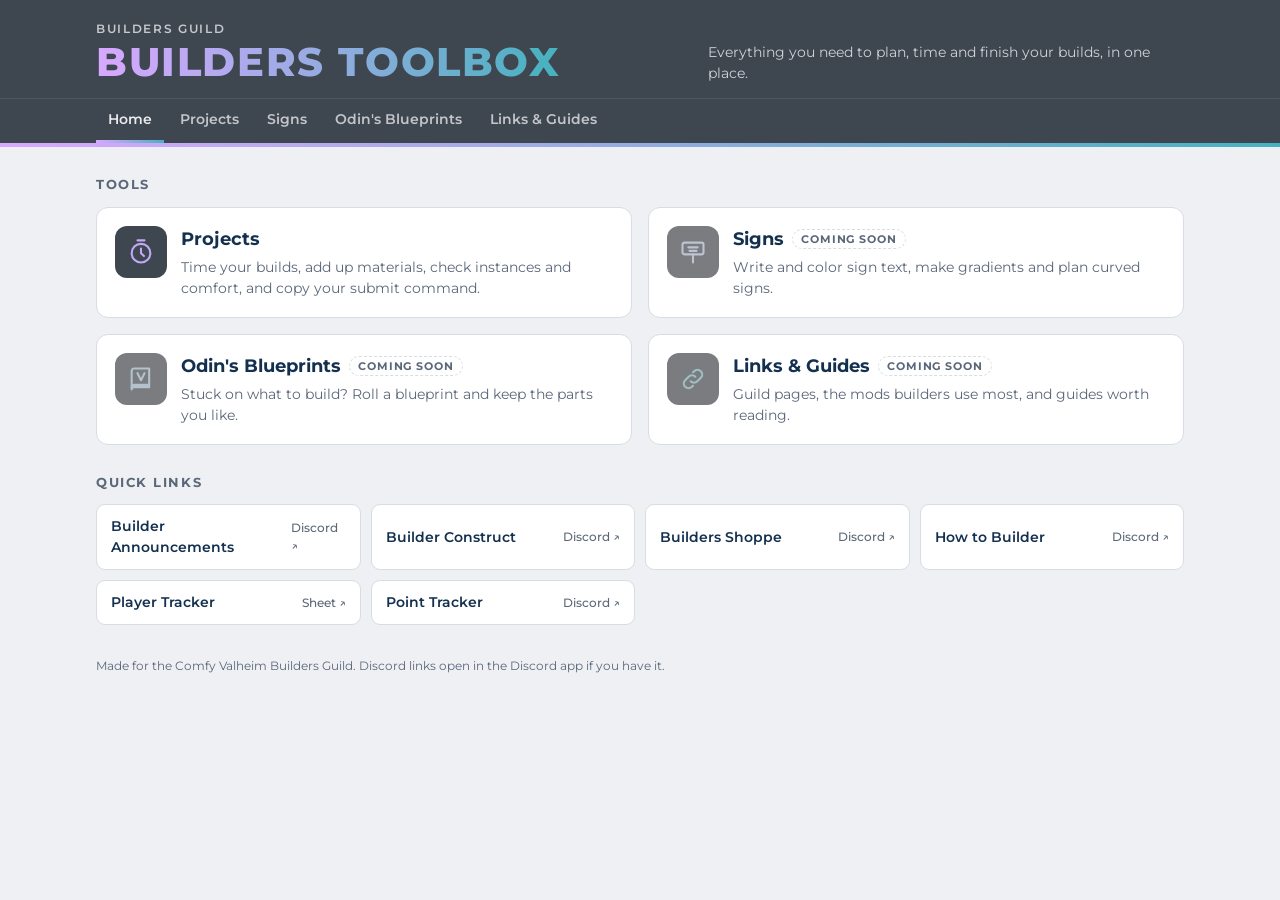
==== index.html @ 3dd8ded1 "Add files via upload" ====
<!DOCTYPE html>
<html lang="en">
<head>
<meta charset="utf-8">
<meta name="viewport" content="width=device-width, initial-scale=1, viewport-fit=cover">
<meta name="robots" content="noindex">
<title>Builders Toolbox</title>
<link rel="preconnect" href="https://fonts.googleapis.com">
<link rel="stylesheet" href="https://fonts.googleapis.com/css2?family=Montserrat:wght@400;500;600;700;800&family=Roboto+Mono:wght@500;600&display=swap">
<link rel="stylesheet" href="style.css">
<script src="timer-badge.js" defer></script>
<style>
main.wrap { padding-block: 28px 24px; display: grid; gap: 28px; }
.tools { display: grid; grid-template-columns: repeat(2, minmax(0, 1fr)); gap: 16px; }
@media (max-width: 700px) { .tools { grid-template-columns: minmax(0, 1fr); } }
a.tool { display: grid; grid-template-columns: 52px minmax(0, 1fr); gap: 14px; align-items: start; text-decoration: none; color: var(--ink);
  background: var(--card); border: 1px solid var(--line); border-radius: 12px; padding: 18px; transition: border-color .15s, transform .15s; }
a.tool:hover { border-color: var(--teal); transform: translateY(-1px); }
a.tool.off { pointer-events: none; }
a.tool.off .ico { filter: grayscale(.6); opacity: .7; }
.ico { width: 52px; height: 52px; border-radius: 12px; display: grid; place-items: center; background: var(--band); }
.ico svg { width: 28px; height: 28px; }
.tool h3 { margin: 0 0 4px; font-size: 18px; display: flex; flex-wrap: wrap; align-items: center; gap: 8px; }
.tool p { margin: 0; color: var(--soft); font-size: 14px; }
.quick { display: grid; grid-template-columns: repeat(auto-fill, minmax(210px, 1fr)); gap: 10px; }
.quick a { display: flex; align-items: center; justify-content: space-between; gap: 8px; padding: 11px 14px; border-radius: 9px; background: var(--card);
  border: 1px solid var(--line); text-decoration: none; color: var(--ink); font-weight: 600; font-size: 14px; }
.quick a:hover { border-color: var(--teal); }
.quick a span { color: var(--soft); font-weight: 500; font-size: 12px; }
.lead { margin: 0; color: var(--soft); max-width: 60ch; }
</style>
</head>
<body>
<header class="band">
  <div class="wrap">
    <div>
      <p class="eyebrow">Builders Guild</p>
      <h1>BUILDERS TOOLBOX</h1>
    </div>
    <p class="tagline">Everything you need to plan, time and finish your builds, in one place.</p>
  </div>
  <nav class="tabs" aria-label="Toolbox"><div class="wrap">
    <a href="index.html" aria-current="page">Home</a>
    <a href="projects.html">Projects</a>
    <a href="#signs" aria-disabled="true">Signs</a>
    <a href="#blueprints" aria-disabled="true">Odin's Blueprints</a>
    <a href="#links" aria-disabled="true">Links &amp; Guides</a>
  </div></nav>
  <div class="stripe"></div>
</header>

<main class="wrap">
  <section aria-labelledby="tools-h">
    <h2 id="tools-h">Tools</h2>
    <div class="tools">
      <a class="tool" href="projects.html">
        <div class="ico" aria-hidden="true"><svg viewBox="0 0 24 24" fill="none" stroke="#c2a9f5" stroke-width="1.8" stroke-linecap="round" stroke-linejoin="round"><circle cx="12" cy="13" r="8"/><path d="M12 9v4l2.5 2.5M9 2h6"/></svg></div>
        <div><h3>Projects</h3><p>Time your builds, add up materials, check instances and comfort, and copy your submit command.</p></div>
      </a>
      <a class="tool off" href="#signs" aria-disabled="true">
        <div class="ico" aria-hidden="true"><svg viewBox="0 0 24 24" fill="none" stroke="#93ace0" stroke-width="1.8" stroke-linecap="round" stroke-linejoin="round"><rect x="3" y="4" width="18" height="10" rx="1.5"/><path d="M12 14v7M8 8h8M9 11h6"/></svg></div>
        <div><h3>Signs <span class="soon">Coming soon</span></h3><p>Write and color sign text, make gradients and plan curved signs.</p></div>
      </a>
      <a class="tool off" href="#blueprints" aria-disabled="true">
        <div class="ico" aria-hidden="true"><svg viewBox="0 0 24 24" fill="none" stroke="#7aaed5" stroke-width="1.8" stroke-linecap="round" stroke-linejoin="round"><path d="M4 5a2 2 0 0 1 2-2h13v16H6a2 2 0 0 0-2 2V5z"/><path d="M4 19a2 2 0 0 1 2-2h13M9 7l3 6 3-6"/></svg></div>
        <div><h3>Odin's Blueprints <span class="soon">Coming soon</span></h3><p>Stuck on what to build? Roll a blueprint and keep the parts you like.</p></div>
      </a>
      <a class="tool off" href="#links" aria-disabled="true">
        <div class="ico" aria-hidden="true"><svg viewBox="0 0 24 24" fill="none" stroke="#45b2bf" stroke-width="1.8" stroke-linecap="round" stroke-linejoin="round"><path d="M10 14a4 4 0 0 0 5.7 0l3-3a4 4 0 0 0-5.7-5.7l-1 1"/><path d="M14 10a4 4 0 0 0-5.7 0l-3 3a4 4 0 0 0 5.7 5.7l1-1"/></svg></div>
        <div><h3>Links &amp; Guides <span class="soon">Coming soon</span></h3><p>Guild pages, the mods builders use most, and guides worth reading.</p></div>
      </a>
    </div>
  </section>

  <section aria-labelledby="quick-h">
    <h2 id="quick-h">Quick links</h2>
    <div class="quick">
      <a href="https://comfy-builders-guild.github.io/go/?to=channels/820120530107367435/1174390446596837467" target="_blank" rel="noopener">Builder Announcements <span>Discord ↗</span></a>
      <a href="https://comfy-builders-guild.github.io/go/?to=channels/820120530107367435/820123964185116672" target="_blank" rel="noopener">Builder Construct <span>Discord ↗</span></a>
      <a href="https://comfy-builders-guild.github.io/go/?to=channels/820120530107367435/1200934519495213267" target="_blank" rel="noopener">Builders Shoppe <span>Discord ↗</span></a>
      <a href="https://comfy-builders-guild.github.io/go/?to=channels/820120530107367435/1339637621328183306/1438662067396546621" target="_blank" rel="noopener">How to Builder <span>Discord ↗</span></a>
      <a href="https://docs.google.com/spreadsheets/d/1QBBcRE2W4FhwTEPaIvACZ0klQdcpSlZgkE4eSPdus3U/edit?gid=1430972895#gid=1430972895" target="_blank" rel="noopener">Player Tracker <span>Sheet ↗</span></a>
      <a href="https://comfy-builders-guild.github.io/go/?to=channels/820120530107367435/1339637890820608011" target="_blank" rel="noopener">Point Tracker <span>Discord ↗</span></a>
    </div>
  </section>
</main>
<footer class="wrap site">Made for the Comfy Valheim Builders Guild. Discord links open in the Discord app if you have it.</footer>
</body>
</html>
---- style.css ----
/* Builders Toolbox shared look: slate guild band with the frost gradient, light workbench below (dark mode follows the device) */
:root {
  --page: #eef0f4; --band: #3e464f; --band-ink: #e8eaed; --card: #ffffff; --ink: #14304f; --soft: #5b6779;
  --line: #d8dce4; --code: #f1f3f7; --teal: #2f9aa6; --violet: #8a6fd0; --go: #2f8a5b; --go-ink: #ffffff;
  --stop: #c0504a; --chip: #e9edf5; --warn: #9a6a12; --ok: #2f8a5b;
  --f-body: Montserrat, "Segoe UI", Roboto, Helvetica, Arial, sans-serif;
  --f-mono: "Roboto Mono", ui-monospace, Consolas, monospace;
  --frost: linear-gradient(90deg, #d8a8ff, #c2a9f5, #abaaeb, #93ace0, #7aaed5, #60b0ca, #45b2bf);
  color-scheme: light;
}
@media (prefers-color-scheme: dark) { :root:not([data-theme="light"]) {
  --page: #22262d; --band: #1b1f25; --band-ink: #dfe3ea; --card: #2c313a; --ink: #e5e9f0; --soft: #a4adbd;
  --line: #3c4350; --code: #252a32; --teal: #5cc3cd; --violet: #b29cf0; --go: #3aa36d; --go-ink: #0f1a14;
  --stop: #e07a73; --chip: #353b46; --warn: #e0b45a; --ok: #5cc98d; color-scheme: dark; } }
:root[data-theme="dark"] {
  --page: #22262d; --band: #1b1f25; --band-ink: #dfe3ea; --card: #2c313a; --ink: #e5e9f0; --soft: #a4adbd;
  --line: #3c4350; --code: #252a32; --teal: #5cc3cd; --violet: #b29cf0; --go: #3aa36d; --go-ink: #0f1a14;
  --stop: #e07a73; --chip: #353b46; --warn: #e0b45a; --ok: #5cc98d; color-scheme: dark; }

* { box-sizing: border-box; }
[hidden] { display: none !important; }
html, body { margin: 0; }
body { background: var(--page); color: var(--ink); font-family: var(--f-body); font-size: 15px; line-height: 1.5; }
a { color: var(--teal); }
.wrap { max-width: 1120px; margin: 0 auto; padding-left: max(16px, env(safe-area-inset-left, 0px)); padding-right: max(16px, env(safe-area-inset-right, 0px)); }

header.band { background: var(--band); }
header.band > .wrap { padding-block: 20px 14px; display: flex; flex-wrap: wrap; align-items: flex-end; justify-content: space-between; gap: 8px 24px; }
.eyebrow { color: var(--band-ink); opacity: .8; font-size: 12px; font-weight: 600; letter-spacing: .14em; text-transform: uppercase; margin: 0 0 2px; }
h1 { margin: 0; font-size: clamp(28px, 5vw, 40px); font-weight: 800; letter-spacing: .04em; line-height: 1.1;
  background: var(--frost); -webkit-background-clip: text; background-clip: text; color: transparent; }
.tagline { color: var(--band-ink); opacity: .85; margin: 0; font-size: 14px; max-width: 34em; }
nav.tabs { background: var(--band); border-top: 1px solid rgba(255,255,255,.08); }
nav.tabs .wrap { display: flex; gap: 4px; overflow-x: auto; scrollbar-width: none; }
nav.tabs .wrap::-webkit-scrollbar { display: none; }
nav.tabs a { color: var(--band-ink); opacity: .78; text-decoration: none; font-weight: 600; font-size: 14px; padding: 10px 12px; white-space: nowrap; border-bottom: 3px solid transparent; }
nav.tabs a:hover { opacity: 1; }
nav.tabs a[aria-current="page"] { opacity: 1; border-image: var(--frost) 1; border-bottom: 3px solid; }
.stripe { height: 4px; background: var(--frost); }

.card { background: var(--card); border: 1px solid var(--line); border-radius: 10px; padding: 18px; min-width: 0; }
h2 { margin: 0 0 12px; font-size: 13px; font-weight: 700; letter-spacing: .12em; text-transform: uppercase; color: var(--soft); text-wrap: balance; }
.muted { color: var(--soft); }
.small { font-size: 13px; }
label { display: block; font-size: 12px; font-weight: 600; color: var(--soft); margin: 0 0 4px; letter-spacing: .02em; }
input, select, textarea { width: 100%; font: inherit; font-size: 15px; color: var(--ink); background: var(--code); border: 1px solid var(--line); border-radius: 7px; padding: 9px 11px; }
textarea { min-height: 80px; font-family: var(--f-mono); font-size: 12px; }
input:focus-visible, select:focus-visible, textarea:focus-visible, button:focus-visible, summary:focus-visible, a:focus-visible { outline: 3px solid var(--teal); outline-offset: 2px; }
.field { display: grid; }
.fields { display: grid; gap: 12px; }
.row2 { display: grid; grid-template-columns: 1fr 1fr; gap: 12px; }
@media (max-width: 420px) { .row2 { grid-template-columns: 1fr; } }
button { font: inherit; font-weight: 700; cursor: pointer; border-radius: 8px; border: 1px solid var(--line); background: var(--card); color: var(--ink); padding: 9px 14px; font-size: 14px; }
button:hover { border-color: var(--teal); }
button.primary { background: var(--teal); border-color: var(--teal); color: #fff; }
button.ghost { background: transparent; }
button.danger { color: var(--stop); }
button.link { border: 0; background: none; padding: 0; color: var(--teal); font-weight: 600; }
.btns { display: flex; flex-wrap: wrap; gap: 8px; }
.chip { font-size: 12px; font-weight: 600; background: var(--chip); color: var(--ink); border-radius: 999px; padding: 2px 9px; display: inline-block; }
.chip.type { background: color-mix(in srgb, var(--violet) 18%, var(--card)); }
.chips { display: flex; flex-wrap: wrap; gap: 6px; }
.note { font-size: 13px; color: var(--warn); }
details > summary { cursor: pointer; font-weight: 600; font-size: 13px; color: var(--soft); list-style: none; }
details > summary::-webkit-details-marker { display: none; }
details > summary::before { content: "▸ "; }
details[open] > summary::before { content: "▾ "; }
.toast { position: fixed; left: 50%; transform: translateX(-50%); bottom: calc(18px + env(safe-area-inset-bottom, 0px)); background: var(--band); color: var(--band-ink); padding: 10px 16px; border-radius: 8px; font-size: 14px; font-weight: 600; box-shadow: 0 6px 20px rgba(0,0,0,.25); z-index: 20; max-width: calc(100% - 32px); }
.soon { display: inline-block; font-size: 11px; font-weight: 700; letter-spacing: .08em; text-transform: uppercase; color: var(--soft); border: 1px dashed var(--line); border-radius: 999px; padding: 1px 8px; }
footer.site { padding-block: 8px 32px; font-size: 12px; color: var(--soft); }
@media (prefers-reduced-motion: reduce) { * { animation: none !important; transition: none !important; } }

/* Floating timer (timer-badge.js): top-right corner on every toolbox page while a project timer is running */
.tbadge { position: fixed; z-index: 30; top: calc(10px + env(safe-area-inset-top, 0px)); right: max(12px, env(safe-area-inset-right, 0px));
  display: flex; align-items: center; gap: 10px; max-width: calc(100% - 24px); padding: 7px 8px 7px 12px; border-radius: 999px;
  background: var(--card); color: var(--ink); border: 1px solid color-mix(in srgb, var(--stop) 50%, var(--line)); box-shadow: 0 6px 18px rgba(0,0,0,.22); }
.tbadge .tb-open { display: flex; align-items: baseline; gap: 8px; min-width: 0; color: var(--ink); text-decoration: none; }
.tbadge .tb-t { font-family: var(--f-mono); font-weight: 600; font-variant-numeric: tabular-nums; }
.tbadge .tb-n { font-size: 13px; color: var(--soft); white-space: nowrap; overflow: hidden; text-overflow: ellipsis; max-width: 16ch; }
.tbadge .tb-stop { padding: 4px 10px; font-size: 13px; border-radius: 999px; background: var(--stop); border-color: var(--stop); color: #fff; }
.pulse { display: inline-block; width: 9px; height: 9px; border-radius: 50%; background: var(--stop); animation: tbpulse 1.4s infinite; flex: none; }
@keyframes tbpulse { 50% { opacity: .25; } }
@media (max-width: 480px) { .tbadge .tb-n { max-width: 9ch; } .tbadge { gap: 8px; } }
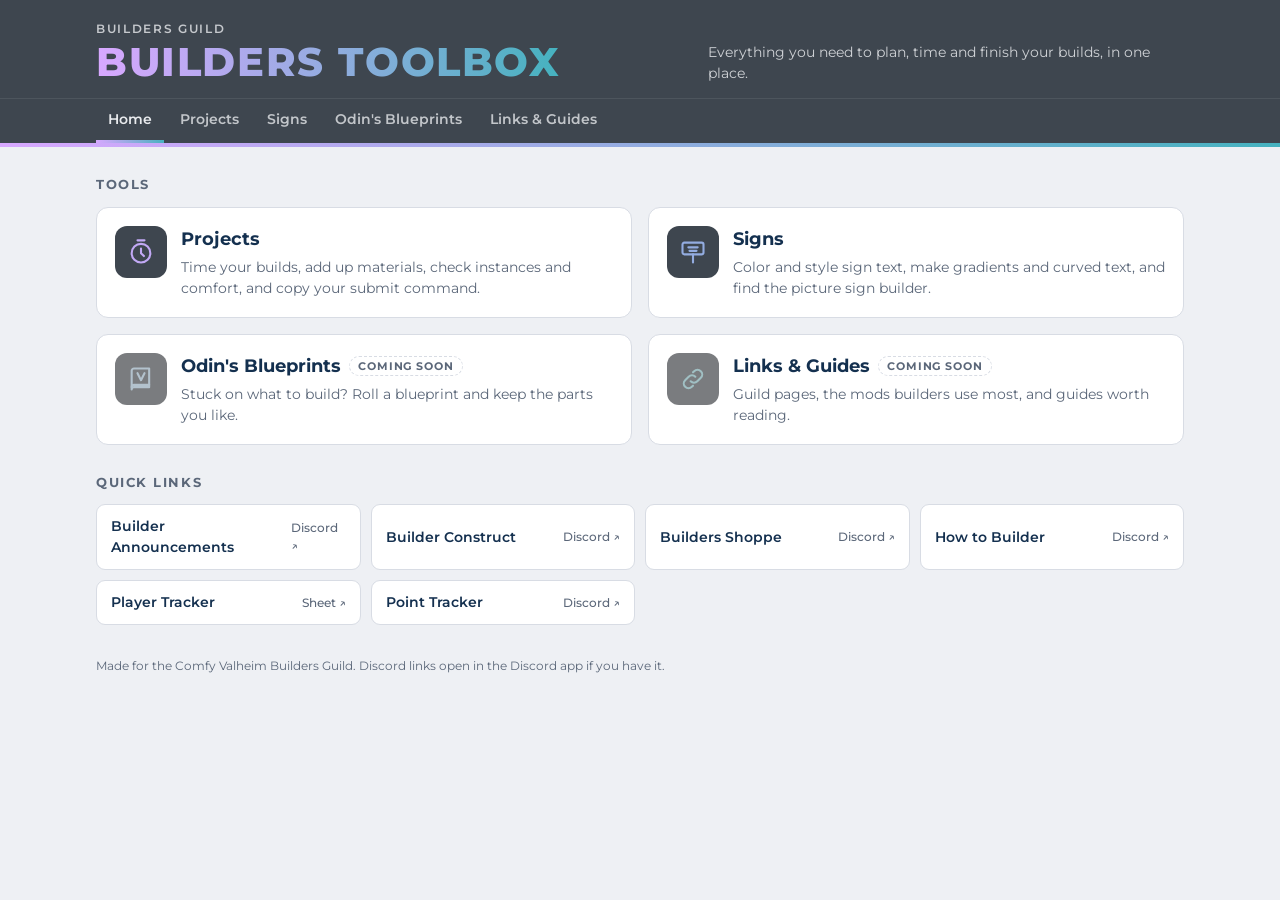
==== commit 4e014202: "Add files via upload" ====
--- a/index.html
+++ b/index.html
@@ -22,7 +22,7 @@
 .ico svg { width: 28px; height: 28px; }
 .tool h3 { margin: 0 0 4px; font-size: 18px; display: flex; flex-wrap: wrap; align-items: center; gap: 8px; }
 .tool p { margin: 0; color: var(--soft); font-size: 14px; }
-.quick { display: grid; grid-template-columns: repeat(auto-fill, minmax(210px, 1fr)); gap: 10px; }
+.quick { display: grid; grid-template-columns: repeat(auto-fill, minmax(240px, 1fr)); gap: 10px; }
 .quick a { display: flex; align-items: center; justify-content: space-between; gap: 8px; padding: 11px 14px; border-radius: 9px; background: var(--card);
   border: 1px solid var(--line); text-decoration: none; color: var(--ink); font-weight: 600; font-size: 14px; }
 .quick a:hover { border-color: var(--teal); }
@@ -42,7 +42,7 @@
   <nav class="tabs" aria-label="Toolbox"><div class="wrap">
     <a href="index.html" aria-current="page">Home</a>
     <a href="projects.html">Projects</a>
-    <a href="#signs" aria-disabled="true">Signs</a>
+    <a href="signs.html">Signs</a>
     <a href="#blueprints" aria-disabled="true">Odin's Blueprints</a>
     <a href="#links" aria-disabled="true">Links &amp; Guides</a>
   </div></nav>
@@ -57,9 +57,9 @@
         <div class="ico" aria-hidden="true"><svg viewBox="0 0 24 24" fill="none" stroke="#c2a9f5" stroke-width="1.8" stroke-linecap="round" stroke-linejoin="round"><circle cx="12" cy="13" r="8"/><path d="M12 9v4l2.5 2.5M9 2h6"/></svg></div>
         <div><h3>Projects</h3><p>Time your builds, add up materials, check instances and comfort, and copy your submit command.</p></div>
       </a>
-      <a class="tool off" href="#signs" aria-disabled="true">
+      <a class="tool" href="signs.html">
         <div class="ico" aria-hidden="true"><svg viewBox="0 0 24 24" fill="none" stroke="#93ace0" stroke-width="1.8" stroke-linecap="round" stroke-linejoin="round"><rect x="3" y="4" width="18" height="10" rx="1.5"/><path d="M12 14v7M8 8h8M9 11h6"/></svg></div>
-        <div><h3>Signs <span class="soon">Coming soon</span></h3><p>Write and color sign text, make gradients and plan curved signs.</p></div>
+        <div><h3>Signs</h3><p>Color and style sign text, make gradients and curved text, and find the picture sign builder.</p></div>
       </a>
       <a class="tool off" href="#blueprints" aria-disabled="true">
         <div class="ico" aria-hidden="true"><svg viewBox="0 0 24 24" fill="none" stroke="#7aaed5" stroke-width="1.8" stroke-linecap="round" stroke-linejoin="round"><path d="M4 5a2 2 0 0 1 2-2h13v16H6a2 2 0 0 0-2 2V5z"/><path d="M4 19a2 2 0 0 1 2-2h13M9 7l3 6 3-6"/></svg></div>
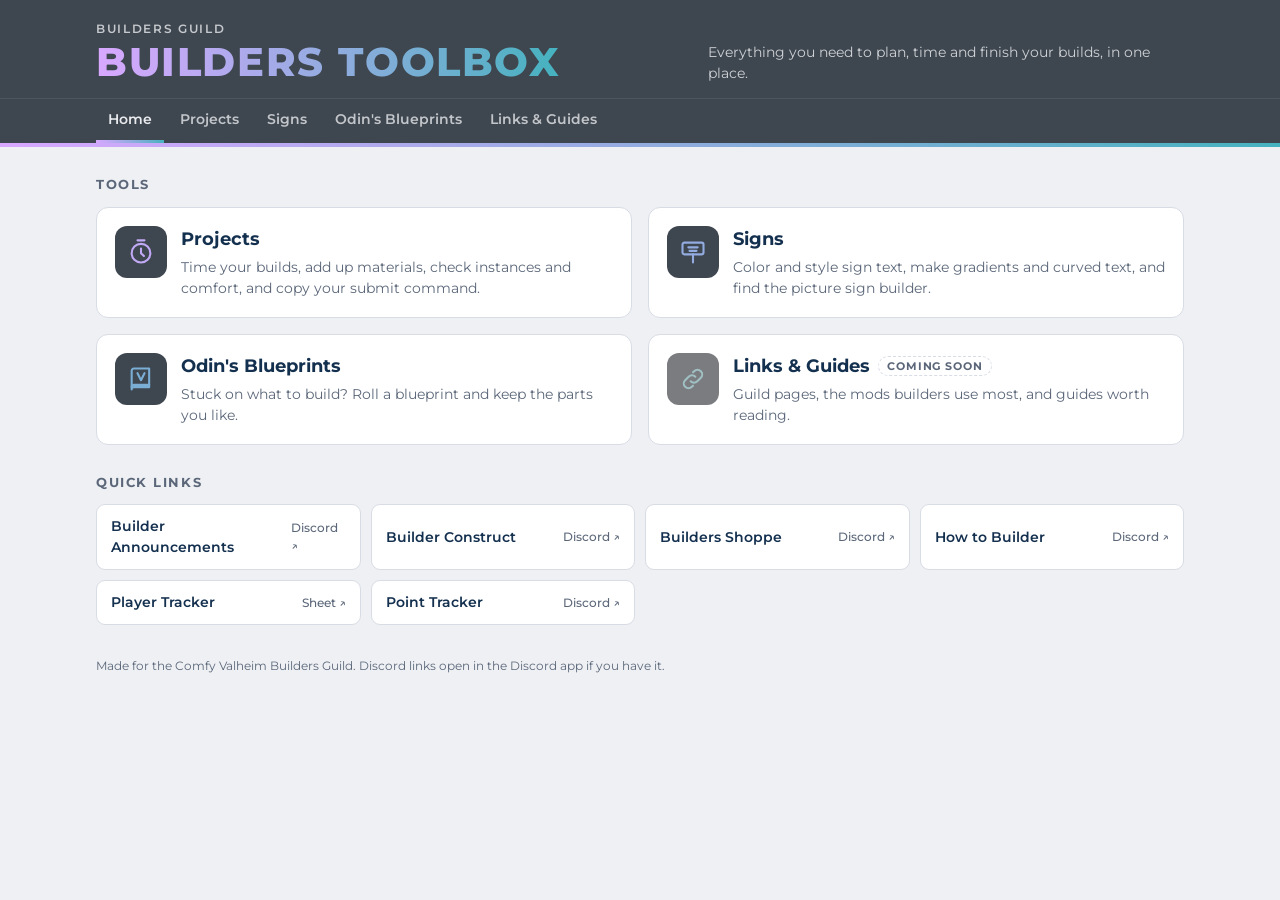
==== commit f0984379: "Add files via upload" ====
--- a/index.html
+++ b/index.html
@@ -43,7 +43,7 @@
     <a href="index.html" aria-current="page">Home</a>
     <a href="projects.html">Projects</a>
     <a href="signs.html">Signs</a>
-    <a href="#blueprints" aria-disabled="true">Odin's Blueprints</a>
+    <a href="blueprints.html">Odin's Blueprints</a>
     <a href="#links" aria-disabled="true">Links &amp; Guides</a>
   </div></nav>
   <div class="stripe"></div>
@@ -61,9 +61,9 @@
         <div class="ico" aria-hidden="true"><svg viewBox="0 0 24 24" fill="none" stroke="#93ace0" stroke-width="1.8" stroke-linecap="round" stroke-linejoin="round"><rect x="3" y="4" width="18" height="10" rx="1.5"/><path d="M12 14v7M8 8h8M9 11h6"/></svg></div>
         <div><h3>Signs</h3><p>Color and style sign text, make gradients and curved text, and find the picture sign builder.</p></div>
       </a>
-      <a class="tool off" href="#blueprints" aria-disabled="true">
+      <a class="tool" href="blueprints.html">
         <div class="ico" aria-hidden="true"><svg viewBox="0 0 24 24" fill="none" stroke="#7aaed5" stroke-width="1.8" stroke-linecap="round" stroke-linejoin="round"><path d="M4 5a2 2 0 0 1 2-2h13v16H6a2 2 0 0 0-2 2V5z"/><path d="M4 19a2 2 0 0 1 2-2h13M9 7l3 6 3-6"/></svg></div>
-        <div><h3>Odin's Blueprints <span class="soon">Coming soon</span></h3><p>Stuck on what to build? Roll a blueprint and keep the parts you like.</p></div>
+        <div><h3>Odin's Blueprints</h3><p>Stuck on what to build? Roll a blueprint and keep the parts you like.</p></div>
       </a>
       <a class="tool off" href="#links" aria-disabled="true">
         <div class="ico" aria-hidden="true"><svg viewBox="0 0 24 24" fill="none" stroke="#45b2bf" stroke-width="1.8" stroke-linecap="round" stroke-linejoin="round"><path d="M10 14a4 4 0 0 0 5.7 0l3-3a4 4 0 0 0-5.7-5.7l-1 1"/><path d="M14 10a4 4 0 0 0-5.7 0l-3 3a4 4 0 0 0 5.7 5.7l1-1"/></svg></div>
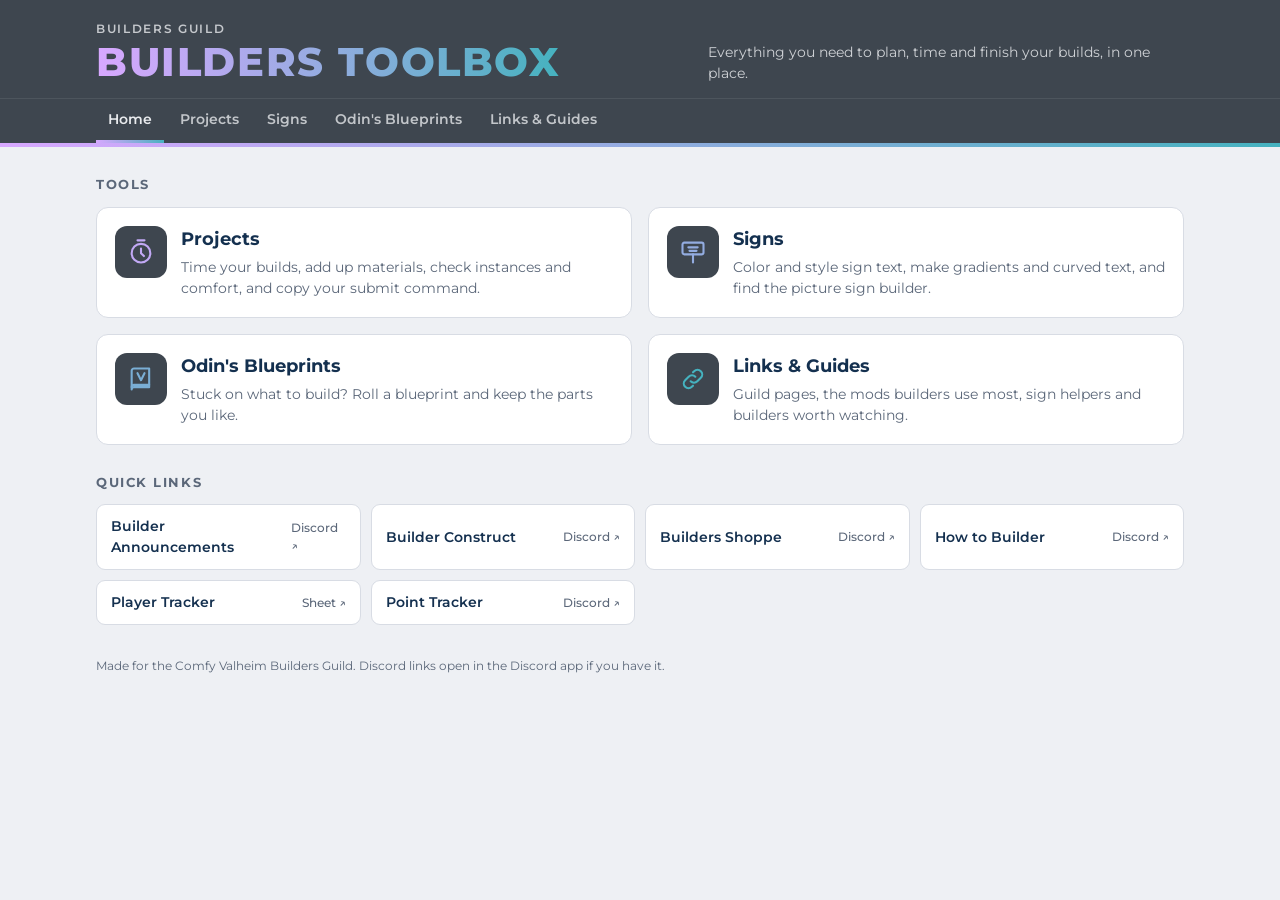
==== commit baa127d0: "Add files via upload" ====
--- a/index.html
+++ b/index.html
@@ -44,7 +44,7 @@
     <a href="projects.html">Projects</a>
     <a href="signs.html">Signs</a>
     <a href="blueprints.html">Odin's Blueprints</a>
-    <a href="#links" aria-disabled="true">Links &amp; Guides</a>
+    <a href="links.html">Links &amp; Guides</a>
   </div></nav>
   <div class="stripe"></div>
 </header>
@@ -65,9 +65,9 @@
         <div class="ico" aria-hidden="true"><svg viewBox="0 0 24 24" fill="none" stroke="#7aaed5" stroke-width="1.8" stroke-linecap="round" stroke-linejoin="round"><path d="M4 5a2 2 0 0 1 2-2h13v16H6a2 2 0 0 0-2 2V5z"/><path d="M4 19a2 2 0 0 1 2-2h13M9 7l3 6 3-6"/></svg></div>
         <div><h3>Odin's Blueprints</h3><p>Stuck on what to build? Roll a blueprint and keep the parts you like.</p></div>
       </a>
-      <a class="tool off" href="#links" aria-disabled="true">
+      <a class="tool" href="links.html">
         <div class="ico" aria-hidden="true"><svg viewBox="0 0 24 24" fill="none" stroke="#45b2bf" stroke-width="1.8" stroke-linecap="round" stroke-linejoin="round"><path d="M10 14a4 4 0 0 0 5.7 0l3-3a4 4 0 0 0-5.7-5.7l-1 1"/><path d="M14 10a4 4 0 0 0-5.7 0l-3 3a4 4 0 0 0 5.7 5.7l1-1"/></svg></div>
-        <div><h3>Links &amp; Guides <span class="soon">Coming soon</span></h3><p>Guild pages, the mods builders use most, and guides worth reading.</p></div>
+        <div><h3>Links &amp; Guides</h3><p>Guild pages, the mods builders use most, sign helpers and builders worth watching.</p></div>
       </a>
     </div>
   </section>
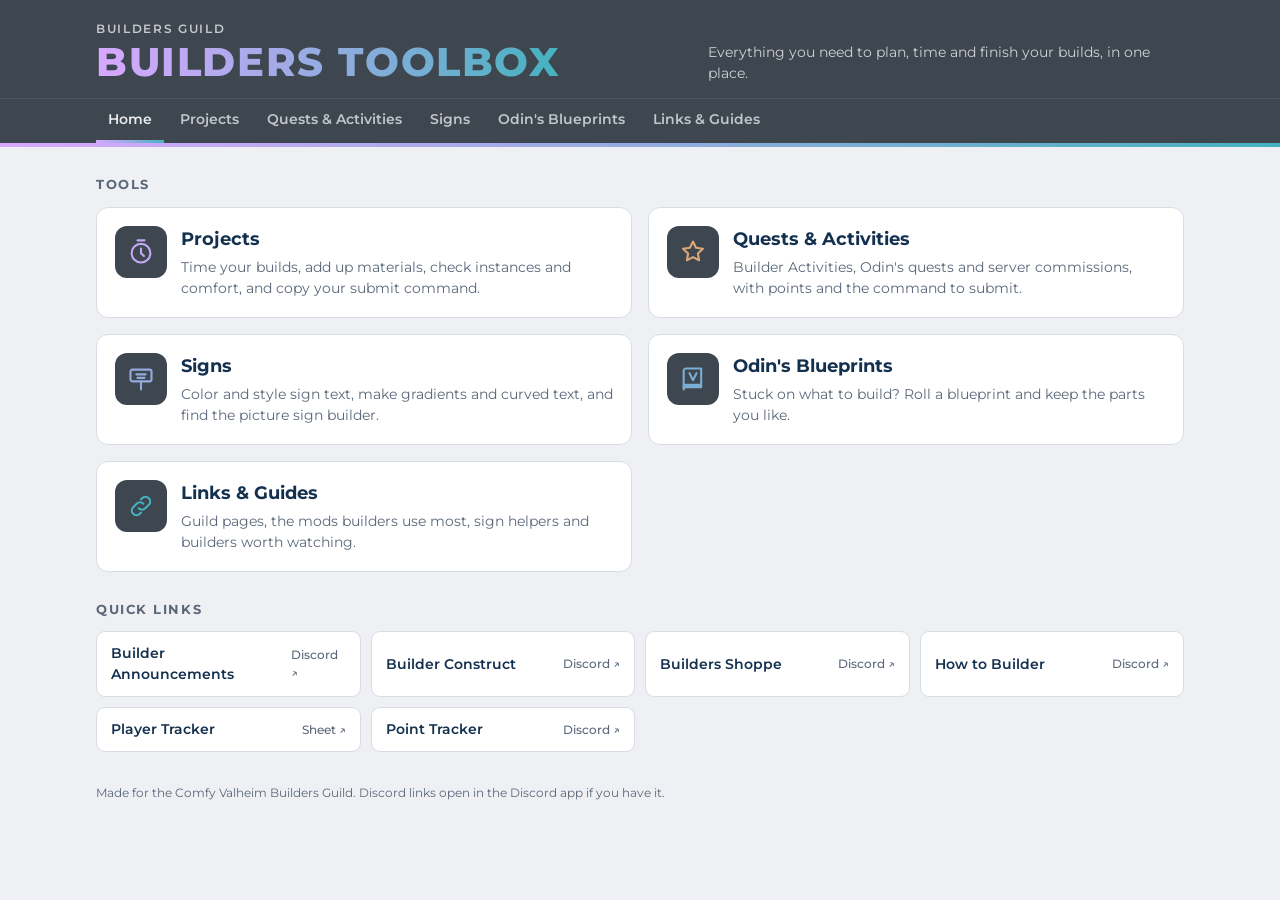
==== commit c1db1abd: "Add files via upload" ====
--- a/index.html
+++ b/index.html
@@ -42,6 +42,7 @@
   <nav class="tabs" aria-label="Toolbox"><div class="wrap">
     <a href="index.html" aria-current="page">Home</a>
     <a href="projects.html">Projects</a>
+    <a href="quests.html">Quests &amp; Activities</a>
     <a href="signs.html">Signs</a>
     <a href="blueprints.html">Odin's Blueprints</a>
     <a href="links.html">Links &amp; Guides</a>
@@ -56,6 +57,10 @@
       <a class="tool" href="projects.html">
         <div class="ico" aria-hidden="true"><svg viewBox="0 0 24 24" fill="none" stroke="#c2a9f5" stroke-width="1.8" stroke-linecap="round" stroke-linejoin="round"><circle cx="12" cy="13" r="8"/><path d="M12 9v4l2.5 2.5M9 2h6"/></svg></div>
         <div><h3>Projects</h3><p>Time your builds, add up materials, check instances and comfort, and copy your submit command.</p></div>
+      </a>
+      <a class="tool" href="quests.html">
+        <div class="ico" aria-hidden="true"><svg viewBox="0 0 24 24" fill="none" stroke="#d9a77a" stroke-width="1.8" stroke-linecap="round" stroke-linejoin="round"><path d="M12 3l2.6 5.3 5.9.9-4.3 4.1 1 5.8L12 16.4 6.8 19.1l1-5.8L3.5 9.2l5.9-.9z"/></svg></div>
+        <div><h3>Quests &amp; Activities</h3><p>Builder Activities, Odin's quests and server commissions, with points and the command to submit.</p></div>
       </a>
       <a class="tool" href="signs.html">
         <div class="ico" aria-hidden="true"><svg viewBox="0 0 24 24" fill="none" stroke="#93ace0" stroke-width="1.8" stroke-linecap="round" stroke-linejoin="round"><rect x="3" y="4" width="18" height="10" rx="1.5"/><path d="M12 14v7M8 8h8M9 11h6"/></svg></div>
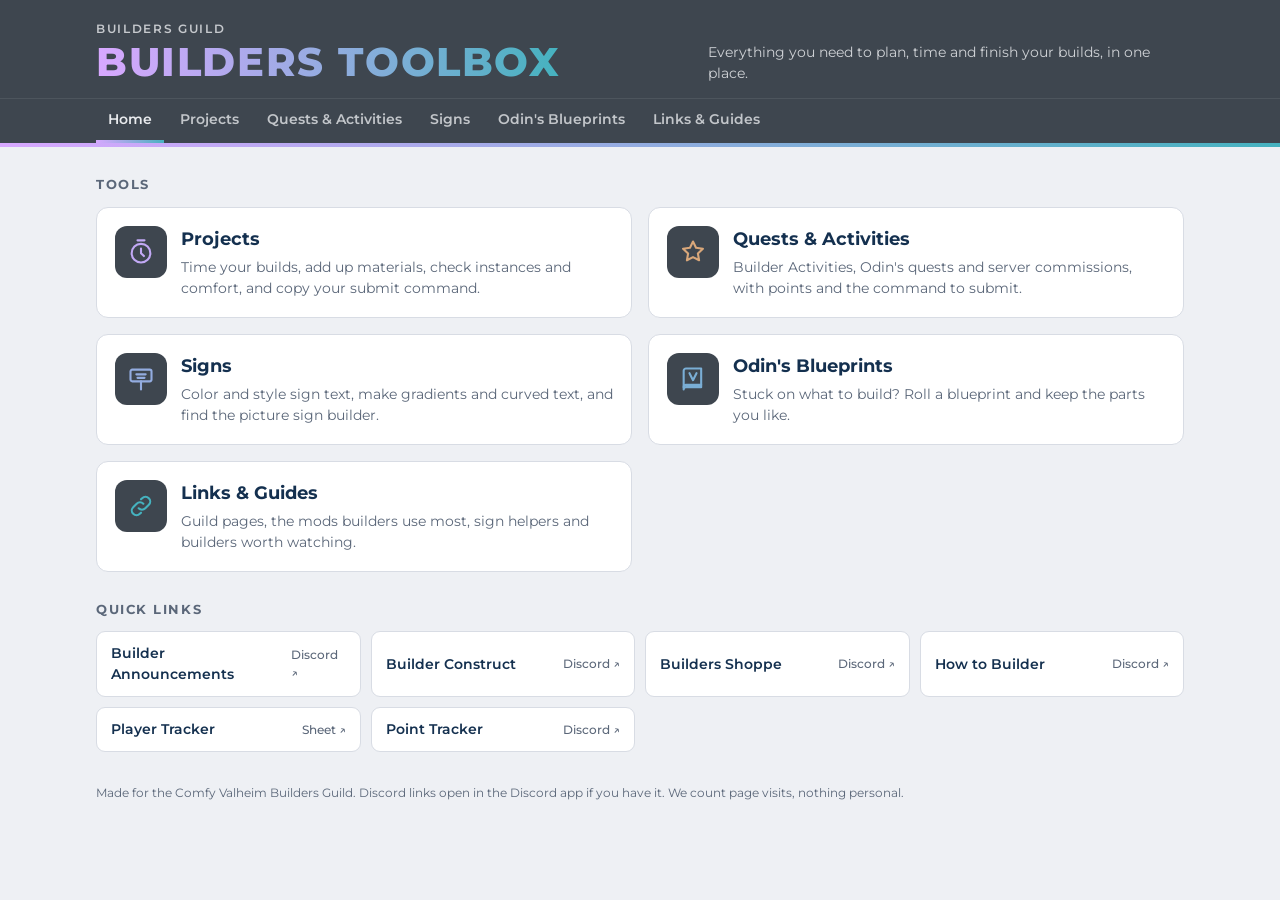
==== commit c0985ec4: "Add files via upload" ====
--- a/index.html
+++ b/index.html
@@ -29,6 +29,7 @@
 .quick a span { color: var(--soft); font-weight: 500; font-size: 12px; }
 .lead { margin: 0; color: var(--soft); max-width: 60ch; }
 </style>
+<script data-goatcounter="https://comfy-builders-guild.goatcounter.com/count" async src="https://gc.zgo.at/count.js"></script>
 </head>
 <body>
 <header class="band">
@@ -89,6 +90,6 @@
     </div>
   </section>
 </main>
-<footer class="wrap site">Made for the Comfy Valheim Builders Guild. Discord links open in the Discord app if you have it.</footer>
+<footer class="wrap site">Made for the Comfy Valheim Builders Guild. Discord links open in the Discord app if you have it. We count page visits, nothing personal.</footer>
 </body>
 </html>
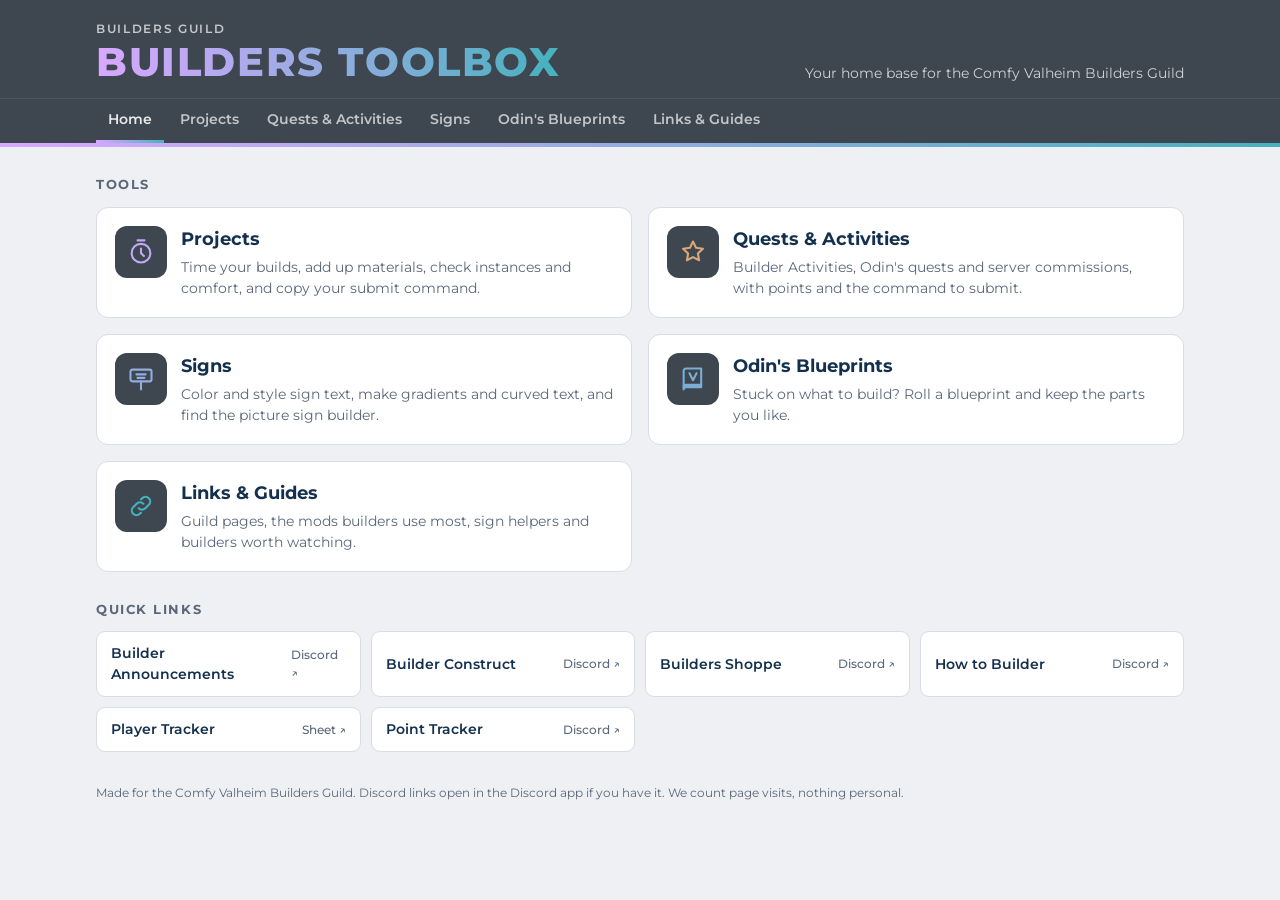
==== commit 67fe429f: "Add files via upload" ====
--- a/index.html
+++ b/index.html
@@ -38,7 +38,7 @@
       <p class="eyebrow">Builders Guild</p>
       <h1>BUILDERS TOOLBOX</h1>
     </div>
-    <p class="tagline">Everything you need to plan, time and finish your builds, in one place.</p>
+    <p class="tagline">Your home base for the Comfy Valheim Builders Guild</p>
   </div>
   <nav class="tabs" aria-label="Toolbox"><div class="wrap">
     <a href="index.html" aria-current="page">Home</a>
